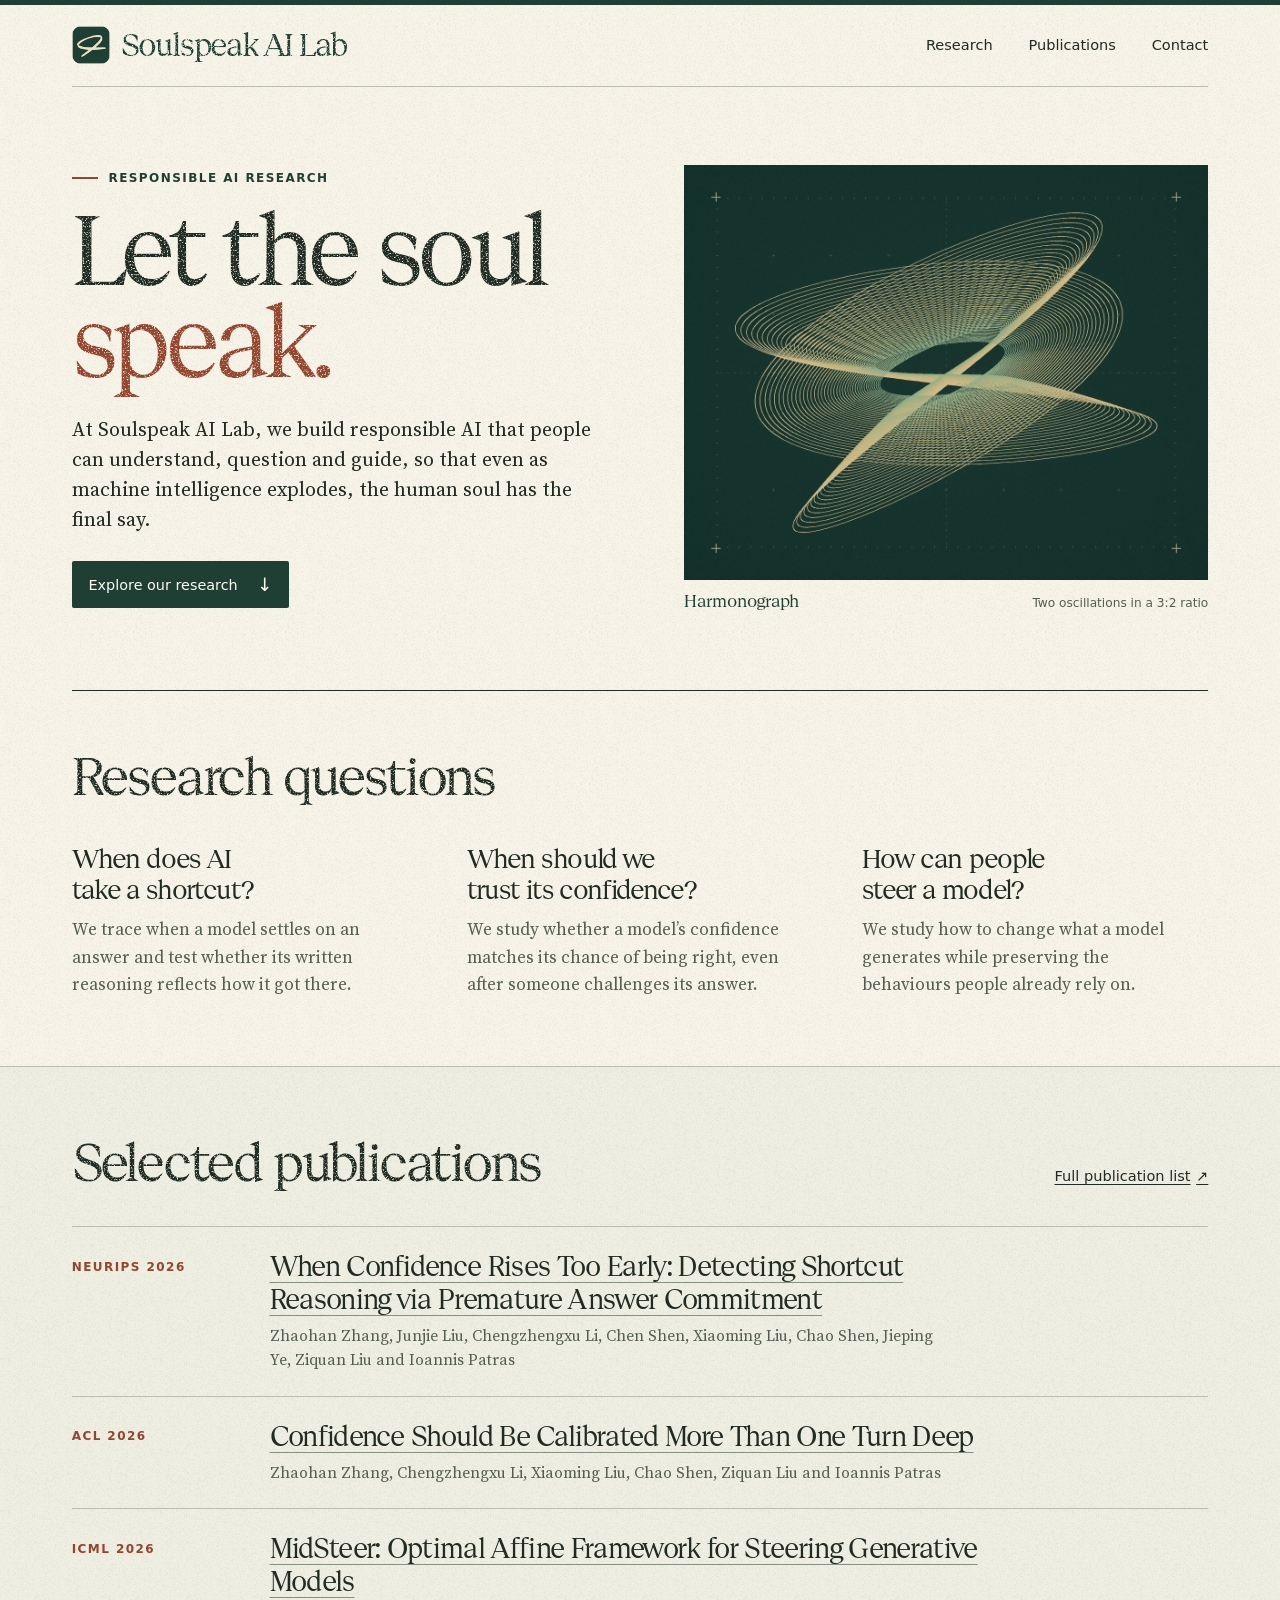
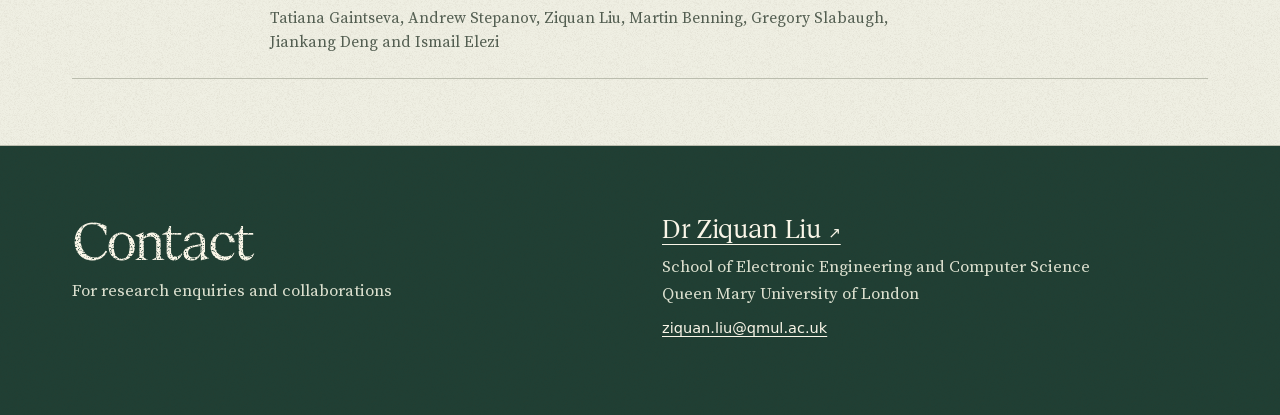
==== index.html @ 7ee03d2e "first submission" ====
<!doctype html>
<html lang="en-GB">
<head>
  <meta charset="utf-8">
  <meta name="viewport" content="width=device-width, initial-scale=1">
  <meta name="theme-color" content="#f7f4e9">
  <meta name="description" content="Soulspeak AI Lab studies how people can understand, question and guide increasingly powerful AI.">
  <title>Soulspeak AI Lab</title>
  <link rel="icon" href="assets/art/soulspeak-mark.png" type="image/png">
  <link rel="preload" href="assets/fonts/GeistSerif-Regular.woff2" as="font" type="font/woff2" crossorigin>
  <link rel="preload" href="assets/fonts/SourceSerif4-Regular.woff2" as="font" type="font/woff2" crossorigin>
  <link rel="stylesheet" href="styles.css">
</head>
<body id="top">
  <a class="skip-link" href="#main">Skip to content</a>
  <!-- A small displacement and a translucent grain give display text the edge of printed ink. -->
  <svg class="filter-definitions" aria-hidden="true" focusable="false" width="0" height="0" xmlns="http://www.w3.org/2000/svg">
    <defs>
      <filter id="ink" x="-4%" y="-7%" width="108%" height="114%" color-interpolation-filters="sRGB">
        <feTurbulence type="fractalNoise" baseFrequency=".62" numOctaves="3" seed="11" result="grain"/>
        <feDisplacementMap in="SourceGraphic" in2="grain" scale="1.05" xChannelSelector="R" yChannelSelector="G" result="edges"/>
        <feColorMatrix in="grain" type="matrix" values="0 0 0 0 0   0 0 0 0 0   0 0 0 0 0   -3.6 0 0 0 2.92" result="density"/>
        <feComposite in="edges" in2="density" operator="in"/>
      </filter>
    </defs>
  </svg>

  <header class="masthead">
    <div class="shell masthead-inner">
      <a class="brand" href="#top" aria-label="Soulspeak AI Lab home">
        <img src="assets/art/soulspeak-mark.png" alt="" width="38" height="38">
        <span class="printed">Soulspeak AI Lab</span>
      </a>
      <nav aria-label="Main navigation">
        <a href="#research">Research</a>
        <a href="#publications">Publications</a>
        <a href="#contact">Contact</a>
      </nav>
    </div>
  </header>

  <main id="main" tabindex="-1">
    <section class="hero shell" aria-labelledby="vision-heading">
      <div class="hero-copy">
        <p class="eyebrow">Responsible AI research</p>
        <h1 class="printed" id="vision-heading">Let the soul <span>speak.</span></h1>
        <p class="vision">At Soulspeak AI Lab, we build responsible AI that people can understand, question and guide, so that even as machine intelligence explodes, the human soul has the final say.</p>
        <a class="primary-link" href="#research">Explore our research <span aria-hidden="true">↓</span></a>
      </div>
      <figure class="plate">
        <img src="assets/art/harmonograph.webp" width="1152" height="912" fetchpriority="high"
             alt="Fine gold and sage curves weave into a single looping trace on a dark green field.">
        <figcaption>
          <span>Harmonograph</span>
          <span>Two oscillations in a 3:2 ratio</span>
        </figcaption>
      </figure>
    </section>

    <section class="research shell" id="research" aria-labelledby="research-heading">
      <h2 class="section-title printed" id="research-heading">Research questions</h2>
      <div class="research-grid">
        <article>
          <h3>When does AI take a shortcut?</h3>
          <p>We trace when a model settles on an answer and test whether its written reasoning reflects how it got there.</p>
        </article>
        <article>
          <h3>When should we trust its confidence?</h3>
          <p>We study whether a model’s confidence matches its chance of being right, even after someone challenges its answer.</p>
        </article>
        <article>
          <h3>How can people steer a model?</h3>
          <p>We study how to change what a model generates while preserving the behaviours people already rely on.</p>
        </article>
      </div>
    </section>

    <section class="publications" id="publications" aria-labelledby="publications-heading">
      <div class="shell">
        <div class="section-heading-row">
          <h2 class="section-title printed" id="publications-heading">Selected publications</h2>
          <a class="text-link" href="https://sites.google.com/view/ziquanliu">Full publication list <span aria-hidden="true">↗</span></a>
        </div>
        <ul class="paper-list">
          <li>
            <p class="venue">NeurIPS 2026</p>
            <div>
              <h3><a href="https://arxiv.org/abs/2609.35074">When Confidence Rises Too Early: Detecting Shortcut Reasoning via Premature Answer Commitment</a></h3>
              <p class="authors">Zhaohan Zhang, Junjie Liu, Chengzhengxu Li, Chen Shen, Xiaoming Liu, Chao Shen, Jieping Ye, Ziquan Liu and Ioannis Patras</p>
            </div>
          </li>
          <li>
            <p class="venue">ACL 2026</p>
            <div>
              <h3><a href="https://aclanthology.org/2026.acl-long.1787/">Confidence Should Be Calibrated More Than One Turn Deep</a></h3>
              <p class="authors">Zhaohan Zhang, Chengzhengxu Li, Xiaoming Liu, Chao Shen, Ziquan Liu and Ioannis Patras</p>
            </div>
          </li>
          <li>
            <p class="venue">ICML 2026</p>
            <div>
              <h3><a href="https://proceedings.mlr.press/v306/gaintseva26a.html">MidSteer: Optimal Affine Framework for Steering Generative Models</a></h3>
              <p class="authors">Tatiana Gaintseva, Andrew Stepanov, Ziquan Liu, Martin Benning, Gregory Slabaugh, Jiankang Deng and Ismail Elezi</p>
            </div>
          </li>
        </ul>
      </div>
    </section>
  </main>

  <footer class="contact" id="contact" aria-labelledby="contact-heading">
    <div class="shell contact-inner">
      <div>
        <h2 class="section-title printed" id="contact-heading">Contact</h2>
        <p>For research enquiries and collaborations</p>
      </div>
      <address>
        <a class="contact-name" href="https://sites.google.com/view/ziquanliu">Dr Ziquan Liu <span aria-hidden="true">↗</span></a>
        <p>School of Electronic Engineering and Computer Science<br>Queen Mary University of London</p>
        <a class="contact-email" href="mailto:ziquan.liu@qmul.ac.uk">ziquan.liu@qmul.ac.uk</a>
      </address>
    </div>
  </footer>
</body>
</html>
---- styles.css ----
@font-face {
  font-family: "Geist Serif";
  src: url("assets/fonts/GeistSerif-Regular.woff2") format("woff2");
  font-style: normal;
  font-weight: 400;
  font-display: swap;
}

@font-face {
  font-family: "Source Serif 4";
  src: url("assets/fonts/SourceSerif4-Regular.woff2") format("woff2");
  font-style: normal;
  font-weight: 400;
  font-display: swap;
}

:root {
  --paper: #f7f4e9;
  --ink: #202b23;
  --forest: #203f34;
  --rust: #93462d;
  --muted: #535e51;
  --rule: #bbbdae;
  --display: "Geist Serif", Georgia, serif;
  --body: "Source Serif 4", Georgia, serif;
  --ui: system-ui, sans-serif;
  --gutter: clamp(1.15rem, 5.6vw, 5rem);
}

* { box-sizing: border-box; }

html { scroll-padding-top: 1.5rem; }

body {
  margin: 0;
  color: var(--ink);
  background: var(--paper) url("assets/art/paper.png") repeat;
  font: 400 1.125rem / 1.58 var(--body);
  -webkit-text-size-adjust: 100%;
}

h1, h2, h3, p, figure, ul { margin: 0; }
h1, h2, h3 { font-family: var(--display); font-weight: 400; }
a { color: inherit; text-underline-offset: .22em; }
img { display: block; max-width: 100%; }
::selection { background: #d6dfad; color: #17261d; }

:focus-visible {
  outline: 3px solid currentColor;
  outline-offset: 5px;
}

.shell {
  width: min(74rem, calc(100% - var(--gutter) - var(--gutter)));
  margin-inline: auto;
}

.filter-definitions { position: absolute; overflow: hidden; pointer-events: none; }
.printed { filter: url("#ink"); }
.skip-link {
  position: absolute;
  left: var(--gutter);
  top: .75rem;
  transform: translateY(-220%);
  z-index: 2;
  padding: .6rem 1rem;
  background: var(--forest);
  color: white;
}
.skip-link:focus { transform: none; }

.masthead { border-top: 5px solid var(--forest); }
.masthead-inner {
  min-height: 5.1rem;
  display: flex;
  align-items: center;
  justify-content: space-between;
  gap: 1rem 2rem;
  border-bottom: 1px solid var(--rule);
}
.brand, .masthead nav, .primary-link, .text-link {
  display: inline-flex;
  align-items: center;
}
.brand {
  gap: .7rem;
  color: var(--forest);
  font: 400 clamp(1.55rem, 2.5vw, 1.95rem) / 1.12 var(--display);
  letter-spacing: -.04em;
  text-decoration: none;
}
.masthead nav { flex-wrap: wrap; column-gap: clamp(1.25rem, 2.8vw, 2.7rem); }
.masthead nav a {
  display: inline-flex;
  align-items: center;
  min-height: 2.75rem;
  font: 500 .91rem / 1.25 var(--ui);
  text-decoration: none;
}
.masthead nav a:hover, .paper-list a:hover { color: var(--rust); text-decoration: underline; }

.hero {
  display: grid;
  grid-template-columns: 1.02fr 1fr;
  align-items: center;
  column-gap: clamp(2.5rem, 6vw, 6.5rem);
  padding-block: clamp(3.25rem, 6.1vw, 5.75rem) clamp(3.5rem, 6vw, 5.7rem);
}
.eyebrow, .venue {
  font: 600 .75rem / 1.4 var(--ui);
  letter-spacing: .12em;
  text-transform: uppercase;
}
.eyebrow {
  display: flex;
  align-items: center;
  gap: .65rem;
  color: var(--forest);
  margin-bottom: 1.15rem;
}
.eyebrow::before { content: ""; width: 1.65rem; height: 2px; background: var(--rust); }
.hero h1 {
  width: fit-content;
  max-width: 100%;
  font-size: clamp(4rem, 7.65vw, 7.35rem);
  line-height: .94;
  letter-spacing: -.055em;
}
.hero h1 span { display: block; color: var(--rust); }
.vision {
  max-width: 35rem;
  margin-top: 1.55rem;
  font-size: clamp(1.23rem, 1.55vw, 1.44rem);
  line-height: 1.52;
}
.primary-link {
  gap: 1.2rem;
  min-height: 2.8rem;
  margin-top: 1.7rem;
  padding: .65rem 1.05rem;
  background: var(--forest);
  color: #fffcf1;
  text-decoration: none;
  border-radius: 2px;
  font: 500 .9rem / 1.4 var(--ui);
}
.primary-link:hover { background: #324f3e; }
.primary-link:focus-visible { outline-color: var(--ink); }
.primary-link span { font-size: 1.15rem; }
.plate img { width: 100%; height: auto; }
.plate figcaption {
  display: flex;
  flex-wrap: wrap;
  align-items: baseline;
  justify-content: space-between;
  gap: .25rem 1rem;
  color: var(--muted);
  margin-top: .65rem;
}
.plate figcaption span:first-child { font: 400 1.08rem / 1.3 var(--display); color: var(--forest); }
.plate figcaption span:last-child { font: 400 .76rem / 1.4 var(--ui); }

.section-title {
  font-size: clamp(2.45rem, 4.1vw, 4rem);
  letter-spacing: -.042em;
  line-height: 1.09;
  width: fit-content;
  max-width: 100%;
}
.research {
  border-top: 1px solid var(--ink);
  padding-block: clamp(2.75rem, 4.5vw, 4.2rem) clamp(3rem, 5.3vw, 5.1rem);
}
.research-grid {
  display: grid;
  grid-template-columns: repeat(3, minmax(0, 1fr));
  gap: clamp(1.5rem, 3.8vw, 3.75rem);
  margin-top: clamp(1.7rem, 3vw, 2.8rem);
}
.research h3 {
  font-size: clamp(1.55rem, 2.05vw, 2.05rem);
  line-height: 1.17;
  letter-spacing: -.025em;
  text-wrap: balance;
}
.research article p {
  margin-top: .7rem;
  max-width: 36ch;
  color: var(--muted);
  font-size: 1.08rem;
}

.publications {
  background: #efefe3 url("assets/art/paper.png") repeat;
  border-block: 1px solid var(--rule);
  padding-block: clamp(3rem, 5.2vw, 5rem);
}
.section-heading-row {
  display: flex;
  align-items: baseline;
  justify-content: space-between;
  flex-wrap: wrap;
  gap: .5rem 2rem;
  margin-bottom: 1.8rem;
}
.text-link, .contact-email { font: 500 .91rem / 1.5 var(--ui); }
.text-link { gap: .35rem; min-height: 2.75rem; }
.text-link:hover { color: var(--rust); }
.paper-list { list-style: none; padding: 0; }
.paper-list li {
  display: grid;
  grid-template-columns: minmax(6.5rem, 16%) 1fr;
  gap: 1rem;
  padding-block: 1.5rem;
  border-top: 1px solid var(--rule);
}
.paper-list li:last-child { border-bottom: 1px solid var(--rule); }
.venue { color: var(--rust); padding-top: .45rem; }
.paper-list h3 {
  max-width: 47ch;
  font-size: clamp(1.45rem, 2.1vw, 2rem);
  line-height: 1.22;
  letter-spacing: -.025em;
}
.paper-list h3 a { text-decoration-thickness: 1px; text-decoration-color: #879181; }
.authors { max-width: 85ch; margin-top: .45rem; font-size: .99rem; line-height: 1.5; color: var(--muted); }

.contact {
  background: var(--forest) url("assets/art/paper.png") repeat;
  color: #faf6e8;
}
.contact-inner {
  display: grid;
  grid-template-columns: 1fr 1fr;
  gap: 1.5rem 2.75rem;
  padding-block: clamp(3rem, 5.25vw, 5rem);
}
.contact-inner p { margin-top: .45rem; font-size: 1.05rem; color: #dce0cf; }
.contact address { font-style: normal; }
.contact-name { font: 400 1.6rem / 1.3 var(--display); text-decoration-thickness: 1px; }
.contact-name span { font: 400 .95rem / 1 var(--ui); }
.contact-email { display: inline-block; padding-block: .6rem; }
.contact a:hover { color: #f1d79d; }

@media (max-width: 47.99rem) {
  .hero { grid-template-columns: 1fr; row-gap: 2.3rem; padding-block: 2.7rem 2.9rem; }
  .hero h1 { font-size: clamp(3.9rem, 12.5vw, 5.9rem); }
  .hero h1 span { display: inline; }
  .vision { margin-top: 1.15rem; }
  .primary-link { margin-top: 1.3rem; }
  .plate { width: min(100%, 36rem); }
  .research-grid { grid-template-columns: 1fr; gap: 1.35rem; }
  .research article { border-top: 1px solid var(--rule); padding-top: 1rem; }
  .research article p { max-width: 60ch; margin-top: .4rem; }
  .contact-inner { grid-template-columns: 1fr; }
}

@media (max-width: 34rem) {
  .masthead-inner { flex-direction: column; align-items: flex-start; gap: .1rem; padding-top: 1rem; padding-bottom: .25rem; }
  .masthead nav { column-gap: 1.7rem; }
  .brand img { width: 32px; height: 32px; }
  .hero h1 { font-size: clamp(3.15rem, 16vw, 4.3rem); }
  .hero h1 span { display: block; }
  .paper-list li { grid-template-columns: 1fr; gap: .45rem; }
  .venue { padding: 0; }
  .section-heading-row { margin-bottom: 1rem; }
}

@media (forced-colors: active) {
  .printed { filter: none; }
  .primary-link { border: 1px solid ButtonText; }
}

@media print {
  body, .publications, .contact { background: white; color: black; }
  .printed { filter: none; }
  .masthead nav, .skip-link, .primary-link { display: none; }
  .shell { width: 100%; }
  .hero, .research, .publications, .contact-inner { padding-block: 1.5rem; }
  .paper-list li, .research article, .plate { break-inside: avoid; }
  .contact-inner p { color: black; }
}
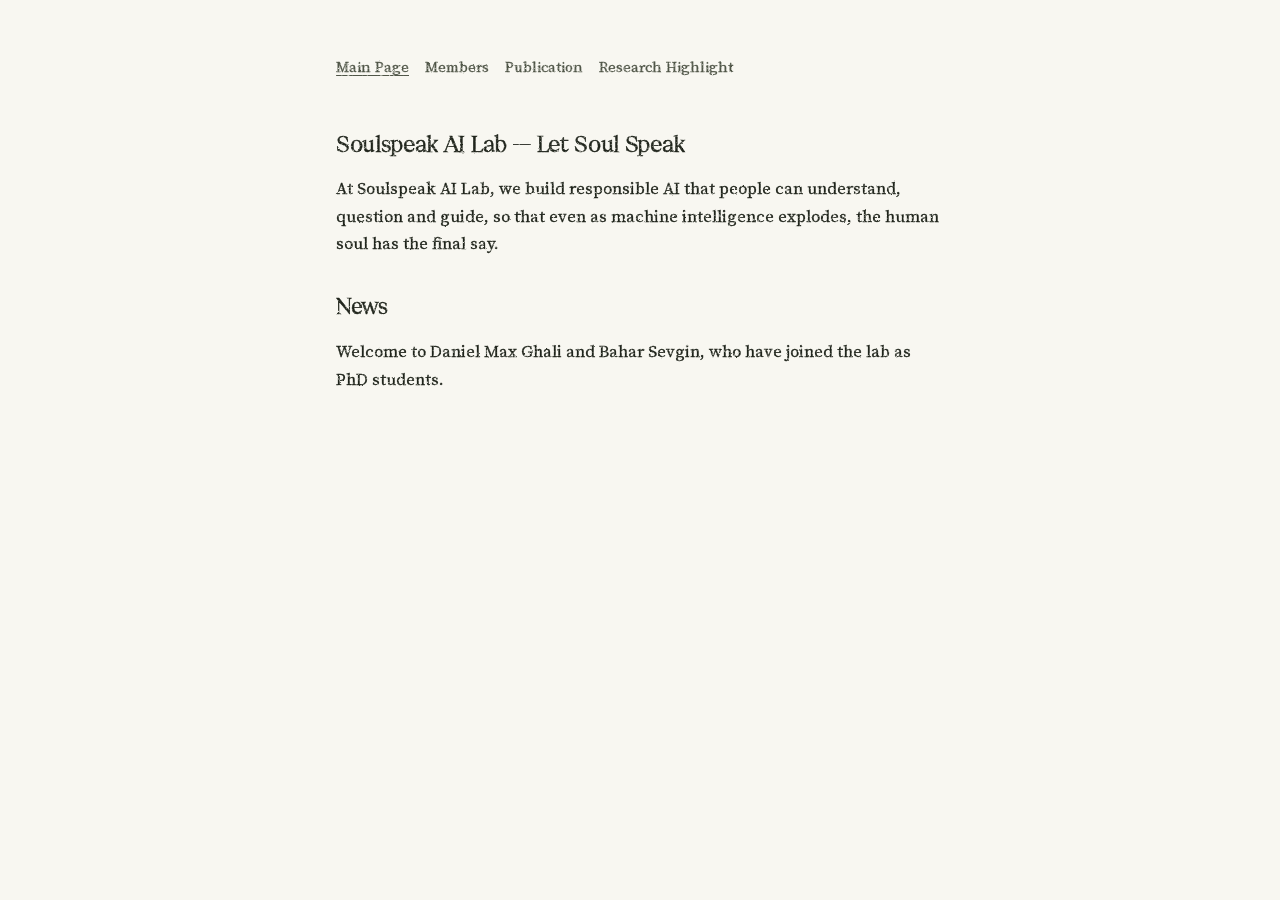
==== commit eba52f24: "second change second change" ====
--- a/index.html
+++ b/index.html
@@ -3,123 +3,42 @@
 <head>
   <meta charset="utf-8">
   <meta name="viewport" content="width=device-width, initial-scale=1">
-  <meta name="theme-color" content="#f7f4e9">
-  <meta name="description" content="Soulspeak AI Lab studies how people can understand, question and guide increasingly powerful AI.">
+  <meta name="theme-color" content="#f8f7f1">
+  <meta name="description" content="The vision of Soulspeak AI Lab.">
   <title>Soulspeak AI Lab</title>
-  <link rel="icon" href="assets/art/soulspeak-mark.png" type="image/png">
   <link rel="preload" href="assets/fonts/GeistSerif-Regular.woff2" as="font" type="font/woff2" crossorigin>
   <link rel="preload" href="assets/fonts/SourceSerif4-Regular.woff2" as="font" type="font/woff2" crossorigin>
   <link rel="stylesheet" href="styles.css">
 </head>
 <body id="top">
-  <a class="skip-link" href="#main">Skip to content</a>
-  <!-- A small displacement and a translucent grain give display text the edge of printed ink. -->
-  <svg class="filter-definitions" aria-hidden="true" focusable="false" width="0" height="0" xmlns="http://www.w3.org/2000/svg">
+  <svg class="print-filters" width="0" height="0" aria-hidden="true" focusable="false" xmlns="http://www.w3.org/2000/svg">
     <defs>
-      <filter id="ink" x="-4%" y="-7%" width="108%" height="114%" color-interpolation-filters="sRGB">
-        <feTurbulence type="fractalNoise" baseFrequency=".62" numOctaves="3" seed="11" result="grain"/>
-        <feDisplacementMap in="SourceGraphic" in2="grain" scale="1.05" xChannelSelector="R" yChannelSelector="G" result="edges"/>
-        <feColorMatrix in="grain" type="matrix" values="0 0 0 0 0   0 0 0 0 0   0 0 0 0 0   -3.6 0 0 0 2.92" result="density"/>
-        <feComposite in="edges" in2="density" operator="in"/>
+      <filter id="ink-impression" x="-3%" y="-8%" width="106%" height="116%" color-interpolation-filters="sRGB">
+        <feTurbulence type="fractalNoise" baseFrequency=".42 .59" numOctaves="2" seed="17" result="fibres"/>
+        <feDisplacementMap in="SourceGraphic" in2="fibres" scale="1.8" xChannelSelector="R" yChannelSelector="G" result="edge"/>
+        <feColorMatrix in="fibres" type="matrix" values="0 0 0 0 0  0 0 0 0 0  0 0 0 0 0  -2.7 0 0 0 2.52" result="coverage"/>
+        <feComposite in="edge" in2="coverage" operator="in"/>
       </filter>
     </defs>
   </svg>
-
+  <a class="skip-link" href="#main">Skip to content</a>
   <header class="masthead">
-    <div class="shell masthead-inner">
-      <a class="brand" href="#top" aria-label="Soulspeak AI Lab home">
-        <img src="assets/art/soulspeak-mark.png" alt="" width="38" height="38">
-        <span class="printed">Soulspeak AI Lab</span>
-      </a>
-      <nav aria-label="Main navigation">
-        <a href="#research">Research</a>
-        <a href="#publications">Publications</a>
-        <a href="#contact">Contact</a>
-      </nav>
-    </div>
+    <nav aria-label="Main navigation">
+      <a href="index.html" aria-current="page">Main Page</a>
+      <a href="members.html">Members</a>
+      <a href="publication.html">Publication</a>
+      <a href="research-highlight.html">Research Highlight</a>
+    </nav>
   </header>
 
-  <main id="main" tabindex="-1">
-    <section class="hero shell" aria-labelledby="vision-heading">
-      <div class="hero-copy">
-        <p class="eyebrow">Responsible AI research</p>
-        <h1 class="printed" id="vision-heading">Let the soul <span>speak.</span></h1>
-        <p class="vision">At Soulspeak AI Lab, we build responsible AI that people can understand, question and guide, so that even as machine intelligence explodes, the human soul has the final say.</p>
-        <a class="primary-link" href="#research">Explore our research <span aria-hidden="true">↓</span></a>
-      </div>
-      <figure class="plate">
-        <img src="assets/art/harmonograph.webp" width="1152" height="912" fetchpriority="high"
-             alt="Fine gold and sage curves weave into a single looping trace on a dark green field.">
-        <figcaption>
-          <span>Harmonograph</span>
-          <span>Two oscillations in a 3:2 ratio</span>
-        </figcaption>
-      </figure>
-    </section>
+  <main class="home-vision" id="main" tabindex="-1">
+    <h1><a href="index.html">Soulspeak AI Lab</a> — Let Soul Speak</h1>
+    <p>At Soulspeak AI Lab, we build responsible AI that people can understand, question and guide, so that even as machine intelligence explodes, the human soul has the final say.</p>
 
-    <section class="research shell" id="research" aria-labelledby="research-heading">
-      <h2 class="section-title printed" id="research-heading">Research questions</h2>
-      <div class="research-grid">
-        <article>
-          <h3>When does AI take a shortcut?</h3>
-          <p>We trace when a model settles on an answer and test whether its written reasoning reflects how it got there.</p>
-        </article>
-        <article>
-          <h3>When should we trust its confidence?</h3>
-          <p>We study whether a model’s confidence matches its chance of being right, even after someone challenges its answer.</p>
-        </article>
-        <article>
-          <h3>How can people steer a model?</h3>
-          <p>We study how to change what a model generates while preserving the behaviours people already rely on.</p>
-        </article>
-      </div>
-    </section>
-
-    <section class="publications" id="publications" aria-labelledby="publications-heading">
-      <div class="shell">
-        <div class="section-heading-row">
-          <h2 class="section-title printed" id="publications-heading">Selected publications</h2>
-          <a class="text-link" href="https://sites.google.com/view/ziquanliu">Full publication list <span aria-hidden="true">↗</span></a>
-        </div>
-        <ul class="paper-list">
-          <li>
-            <p class="venue">NeurIPS 2026</p>
-            <div>
-              <h3><a href="https://arxiv.org/abs/2609.35074">When Confidence Rises Too Early: Detecting Shortcut Reasoning via Premature Answer Commitment</a></h3>
-              <p class="authors">Zhaohan Zhang, Junjie Liu, Chengzhengxu Li, Chen Shen, Xiaoming Liu, Chao Shen, Jieping Ye, Ziquan Liu and Ioannis Patras</p>
-            </div>
-          </li>
-          <li>
-            <p class="venue">ACL 2026</p>
-            <div>
-              <h3><a href="https://aclanthology.org/2026.acl-long.1787/">Confidence Should Be Calibrated More Than One Turn Deep</a></h3>
-              <p class="authors">Zhaohan Zhang, Chengzhengxu Li, Xiaoming Liu, Chao Shen, Ziquan Liu and Ioannis Patras</p>
-            </div>
-          </li>
-          <li>
-            <p class="venue">ICML 2026</p>
-            <div>
-              <h3><a href="https://proceedings.mlr.press/v306/gaintseva26a.html">MidSteer: Optimal Affine Framework for Steering Generative Models</a></h3>
-              <p class="authors">Tatiana Gaintseva, Andrew Stepanov, Ziquan Liu, Martin Benning, Gregory Slabaugh, Jiankang Deng and Ismail Elezi</p>
-            </div>
-          </li>
-        </ul>
-      </div>
+    <section class="news" aria-labelledby="news-heading">
+      <h2 id="news-heading">News</h2>
+      <p>Welcome to Daniel Max Ghali and Bahar Sevgin, who have joined the lab as PhD students.</p>
     </section>
   </main>
-
-  <footer class="contact" id="contact" aria-labelledby="contact-heading">
-    <div class="shell contact-inner">
-      <div>
-        <h2 class="section-title printed" id="contact-heading">Contact</h2>
-        <p>For research enquiries and collaborations</p>
-      </div>
-      <address>
-        <a class="contact-name" href="https://sites.google.com/view/ziquanliu">Dr Ziquan Liu <span aria-hidden="true">↗</span></a>
-        <p>School of Electronic Engineering and Computer Science<br>Queen Mary University of London</p>
-        <a class="contact-email" href="mailto:ziquan.liu@qmul.ac.uk">ziquan.liu@qmul.ac.uk</a>
-      </address>
-    </div>
-  </footer>
 </body>
 </html>
--- a/styles.css
+++ b/styles.css
@@ -15,268 +15,121 @@
 }
 
 :root {
-  --paper: #f7f4e9;
-  --ink: #202b23;
-  --forest: #203f34;
-  --rust: #93462d;
-  --muted: #535e51;
-  --rule: #bbbdae;
-  --display: "Geist Serif", Georgia, serif;
-  --body: "Source Serif 4", Georgia, serif;
-  --ui: system-ui, sans-serif;
-  --gutter: clamp(1.15rem, 5.6vw, 5rem);
+  --paper: #f8f7f1;
+  --ink: #20251c;
+  --muted: #505648;
+  --rule: #c6c8bc;
+  --heading: "Geist Serif", Georgia, serif;
 }
 
 * { box-sizing: border-box; }
 
-html { scroll-padding-top: 1.5rem; }
-
-body {
-  margin: 0;
-  color: var(--ink);
-  background: var(--paper) url("assets/art/paper.png") repeat;
-  font: 400 1.125rem / 1.58 var(--body);
+html {
+  background: var(--paper);
+  scroll-padding-top: 1.5rem;
   -webkit-text-size-adjust: 100%;
 }
 
-h1, h2, h3, p, figure, ul { margin: 0; }
-h1, h2, h3 { font-family: var(--display); font-weight: 400; }
-a { color: inherit; text-underline-offset: .22em; }
-img { display: block; max-width: 100%; }
-::selection { background: #d6dfad; color: #17261d; }
-
-:focus-visible {
-  outline: 3px solid currentColor;
-  outline-offset: 5px;
+body {
+  width: min(38rem, calc(100% - 3rem));
+  margin: 0 auto;
+  color: var(--ink);
+  font: 400 1.0625rem/1.62 "Source Serif 4", Georgia, serif;
+  text-wrap: pretty;
 }
 
-.shell {
-  width: min(74rem, calc(100% - var(--gutter) - var(--gutter)));
-  margin-inline: auto;
+.print-filters { position: absolute; pointer-events: none; }
+
+/* Apply the impression to the ink only. The underlying text and links stay native. */
+:where(h1, h2, h3, p, nav, .full-list) {
+  filter: url("#ink-impression");
+  -webkit-text-stroke: .28px currentColor;
 }
 
-.filter-definitions { position: absolute; overflow: hidden; pointer-events: none; }
-.printed { filter: url("#ink"); }
+h1, h2, h3, p, ul { margin: 0; }
+h1, h2, h3 { font-weight: 400; }
+
+a {
+  color: inherit;
+  text-decoration-thickness: 1px;
+  text-underline-offset: .18em;
+  text-decoration-color: #92988c;
+}
+a:hover { text-decoration-color: currentColor; }
+:focus-visible { outline: 2px solid currentColor; outline-offset: 3px; }
+
 .skip-link {
   position: absolute;
-  left: var(--gutter);
-  top: .75rem;
-  transform: translateY(-220%);
-  z-index: 2;
-  padding: .6rem 1rem;
-  background: var(--forest);
-  color: white;
+  top: 0;
+  transform: translateY(-130%);
+  background: var(--paper);
 }
 .skip-link:focus { transform: none; }
 
-.masthead { border-top: 5px solid var(--forest); }
-.masthead-inner {
-  min-height: 5.1rem;
+.masthead {
   display: flex;
-  align-items: center;
-  justify-content: space-between;
-  gap: 1rem 2rem;
-  border-bottom: 1px solid var(--rule);
+  flex-direction: column;
+  align-items: flex-start;
+  padding-top: clamp(1.5rem, 4vw, 3.25rem);
 }
-.brand, .masthead nav, .primary-link, .text-link {
-  display: inline-flex;
-  align-items: center;
-}
-.brand {
-  gap: .7rem;
-  color: var(--forest);
-  font: 400 clamp(1.55rem, 2.5vw, 1.95rem) / 1.12 var(--display);
-  letter-spacing: -.04em;
-  text-decoration: none;
-}
-.masthead nav { flex-wrap: wrap; column-gap: clamp(1.25rem, 2.8vw, 2.7rem); }
-.masthead nav a {
-  display: inline-flex;
-  align-items: center;
-  min-height: 2.75rem;
-  font: 500 .91rem / 1.25 var(--ui);
-  text-decoration: none;
-}
-.masthead nav a:hover, .paper-list a:hover { color: var(--rust); text-decoration: underline; }
-
-.hero {
-  display: grid;
-  grid-template-columns: 1.02fr 1fr;
-  align-items: center;
-  column-gap: clamp(2.5rem, 6vw, 6.5rem);
-  padding-block: clamp(3.25rem, 6.1vw, 5.75rem) clamp(3.5rem, 6vw, 5.7rem);
-}
-.eyebrow, .venue {
-  font: 600 .75rem / 1.4 var(--ui);
-  letter-spacing: .12em;
-  text-transform: uppercase;
-}
-.eyebrow {
-  display: flex;
-  align-items: center;
-  gap: .65rem;
-  color: var(--forest);
-  margin-bottom: 1.15rem;
-}
-.eyebrow::before { content: ""; width: 1.65rem; height: 2px; background: var(--rust); }
-.hero h1 {
-  width: fit-content;
-  max-width: 100%;
-  font-size: clamp(4rem, 7.65vw, 7.35rem);
-  line-height: .94;
-  letter-spacing: -.055em;
-}
-.hero h1 span { display: block; color: var(--rust); }
-.vision {
-  max-width: 35rem;
-  margin-top: 1.55rem;
-  font-size: clamp(1.23rem, 1.55vw, 1.44rem);
-  line-height: 1.52;
-}
-.primary-link {
-  gap: 1.2rem;
-  min-height: 2.8rem;
-  margin-top: 1.7rem;
-  padding: .65rem 1.05rem;
-  background: var(--forest);
-  color: #fffcf1;
-  text-decoration: none;
-  border-radius: 2px;
-  font: 500 .9rem / 1.4 var(--ui);
-}
-.primary-link:hover { background: #324f3e; }
-.primary-link:focus-visible { outline-color: var(--ink); }
-.primary-link span { font-size: 1.15rem; }
-.plate img { width: 100%; height: auto; }
-.plate figcaption {
+nav {
   display: flex;
   flex-wrap: wrap;
-  align-items: baseline;
-  justify-content: space-between;
   gap: .25rem 1rem;
   color: var(--muted);
-  margin-top: .65rem;
+  font-size: .9375rem;
 }
-.plate figcaption span:first-child { font: 400 1.08rem / 1.3 var(--display); color: var(--forest); }
-.plate figcaption span:last-child { font: 400 .76rem / 1.4 var(--ui); }
+nav a { padding-block: .25rem; text-decoration: none; }
+nav a[aria-current="page"], nav a:hover, nav a:focus-visible { text-decoration: underline; }
 
-.section-title {
-  font-size: clamp(2.45rem, 4.1vw, 4rem);
-  letter-spacing: -.042em;
-  line-height: 1.09;
-  width: fit-content;
-  max-width: 100%;
+main { padding-block: clamp(2.75rem, 7vw, 4.5rem) 4.5rem; }
+.home-vision { padding-top: clamp(1.75rem, 5vw, 3rem); }
+.home-vision h1 { font-size: clamp(1.0625rem, 4.5vw, 1.375rem); }
+.home-vision h1 a { text-decoration: none; }
+.news { margin-top: 2.25rem; }
+section + section { margin-top: clamp(2.5rem, 6vw, 3.75rem); }
+
+h1, h2 {
+  font-family: var(--heading);
+  line-height: 1.25;
+  letter-spacing: -.015em;
 }
-.research {
-  border-top: 1px solid var(--ink);
-  padding-block: clamp(2.75rem, 4.5vw, 4.2rem) clamp(3rem, 5.3vw, 5.1rem);
-}
-.research-grid {
-  display: grid;
-  grid-template-columns: repeat(3, minmax(0, 1fr));
-  gap: clamp(1.5rem, 3.8vw, 3.75rem);
-  margin-top: clamp(1.7rem, 3vw, 2.8rem);
-}
-.research h3 {
-  font-size: clamp(1.55rem, 2.05vw, 2.05rem);
-  line-height: 1.17;
-  letter-spacing: -.025em;
-  text-wrap: balance;
-}
-.research article p {
-  margin-top: .7rem;
-  max-width: 36ch;
-  color: var(--muted);
-  font-size: 1.08rem;
+h1 { font-size: 1.625rem; margin-bottom: 1rem; }
+h2 { font-size: 1.3125rem; margin-bottom: 1.15rem; }
+h3 { font-size: 1.125rem; line-height: 1.4; }
+h1, h2, article h3 { -webkit-text-stroke: .48px currentColor; }
+article + article, .paper-list li + li { margin-top: 1.4rem; }
+article p { margin-top: .3rem; }
+
+.member + .member { margin-top: 2rem; }
+.member h2 { margin-bottom: .45rem; }
+.member-email + h3 { margin-top: 1.4rem; }
+.member-email { margin-top: .25rem; color: var(--muted); font-size: .9375rem; }
+article h2, .paper-title {
+  margin-bottom: .25rem;
+  font: inherit;
+  font-size: 1.125rem;
+  line-height: 1.4;
+  letter-spacing: normal;
 }
 
-.publications {
-  background: #efefe3 url("assets/art/paper.png") repeat;
-  border-block: 1px solid var(--rule);
-  padding-block: clamp(3rem, 5.2vw, 5rem);
-}
-.section-heading-row {
-  display: flex;
-  align-items: baseline;
-  justify-content: space-between;
-  flex-wrap: wrap;
-  gap: .5rem 2rem;
-  margin-bottom: 1.8rem;
-}
-.text-link, .contact-email { font: 500 .91rem / 1.5 var(--ui); }
-.text-link { gap: .35rem; min-height: 2.75rem; }
-.text-link:hover { color: var(--rust); }
 .paper-list { list-style: none; padding: 0; }
-.paper-list li {
-  display: grid;
-  grid-template-columns: minmax(6.5rem, 16%) 1fr;
-  gap: 1rem;
-  padding-block: 1.5rem;
-  border-top: 1px solid var(--rule);
-}
-.paper-list li:last-child { border-bottom: 1px solid var(--rule); }
-.venue { color: var(--rust); padding-top: .45rem; }
-.paper-list h3 {
-  max-width: 47ch;
-  font-size: clamp(1.45rem, 2.1vw, 2rem);
-  line-height: 1.22;
-  letter-spacing: -.025em;
-}
-.paper-list h3 a { text-decoration-thickness: 1px; text-decoration-color: #879181; }
-.authors { max-width: 85ch; margin-top: .45rem; font-size: .99rem; line-height: 1.5; color: var(--muted); }
+.venue, .authors, .full-list { font-size: .9375rem; }
+.venue, .authors { color: var(--muted); }
+.venue { margin-bottom: .1rem; }
+.authors { margin-top: .2rem; }
+.full-list { display: inline-block; margin-top: 1.25rem; }
 
-.contact {
-  background: var(--forest) url("assets/art/paper.png") repeat;
-  color: #faf6e8;
-}
-.contact-inner {
-  display: grid;
-  grid-template-columns: 1fr 1fr;
-  gap: 1.5rem 2.75rem;
-  padding-block: clamp(3rem, 5.25vw, 5rem);
-}
-.contact-inner p { margin-top: .45rem; font-size: 1.05rem; color: #dce0cf; }
-.contact address { font-style: normal; }
-.contact-name { font: 400 1.6rem / 1.3 var(--display); text-decoration-thickness: 1px; }
-.contact-name span { font: 400 .95rem / 1 var(--ui); }
-.contact-email { display: inline-block; padding-block: .6rem; }
-.contact a:hover { color: #f1d79d; }
-
-@media (max-width: 47.99rem) {
-  .hero { grid-template-columns: 1fr; row-gap: 2.3rem; padding-block: 2.7rem 2.9rem; }
-  .hero h1 { font-size: clamp(3.9rem, 12.5vw, 5.9rem); }
-  .hero h1 span { display: inline; }
-  .vision { margin-top: 1.15rem; }
-  .primary-link { margin-top: 1.3rem; }
-  .plate { width: min(100%, 36rem); }
-  .research-grid { grid-template-columns: 1fr; gap: 1.35rem; }
-  .research article { border-top: 1px solid var(--rule); padding-top: 1rem; }
-  .research article p { max-width: 60ch; margin-top: .4rem; }
-  .contact-inner { grid-template-columns: 1fr; }
-}
-
-@media (max-width: 34rem) {
-  .masthead-inner { flex-direction: column; align-items: flex-start; gap: .1rem; padding-top: 1rem; padding-bottom: .25rem; }
-  .masthead nav { column-gap: 1.7rem; }
-  .brand img { width: 32px; height: 32px; }
-  .hero h1 { font-size: clamp(3.15rem, 16vw, 4.3rem); }
-  .hero h1 span { display: block; }
-  .paper-list li { grid-template-columns: 1fr; gap: .45rem; }
-  .venue { padding: 0; }
-  .section-heading-row { margin-bottom: 1rem; }
-}
-
-@media (forced-colors: active) {
-  .printed { filter: none; }
-  .primary-link { border: 1px solid ButtonText; }
+@media print, (forced-colors: active) {
+  :where(h1, h2, h3, p, nav, .full-list) {
+    filter: none;
+    -webkit-text-stroke-width: 0 !important;
+  }
 }
 
 @media print {
-  body, .publications, .contact { background: white; color: black; }
-  .printed { filter: none; }
-  .masthead nav, .skip-link, .primary-link { display: none; }
-  .shell { width: 100%; }
-  .hero, .research, .publications, .contact-inner { padding-block: 1.5rem; }
-  .paper-list li, .research article, .plate { break-inside: avoid; }
-  .contact-inner p { color: black; }
+  html { background: white; }
+  body { width: 100%; color: black; }
+  nav, .skip-link { display: none; }
+  article, .paper-list li { break-inside: avoid; }
 }
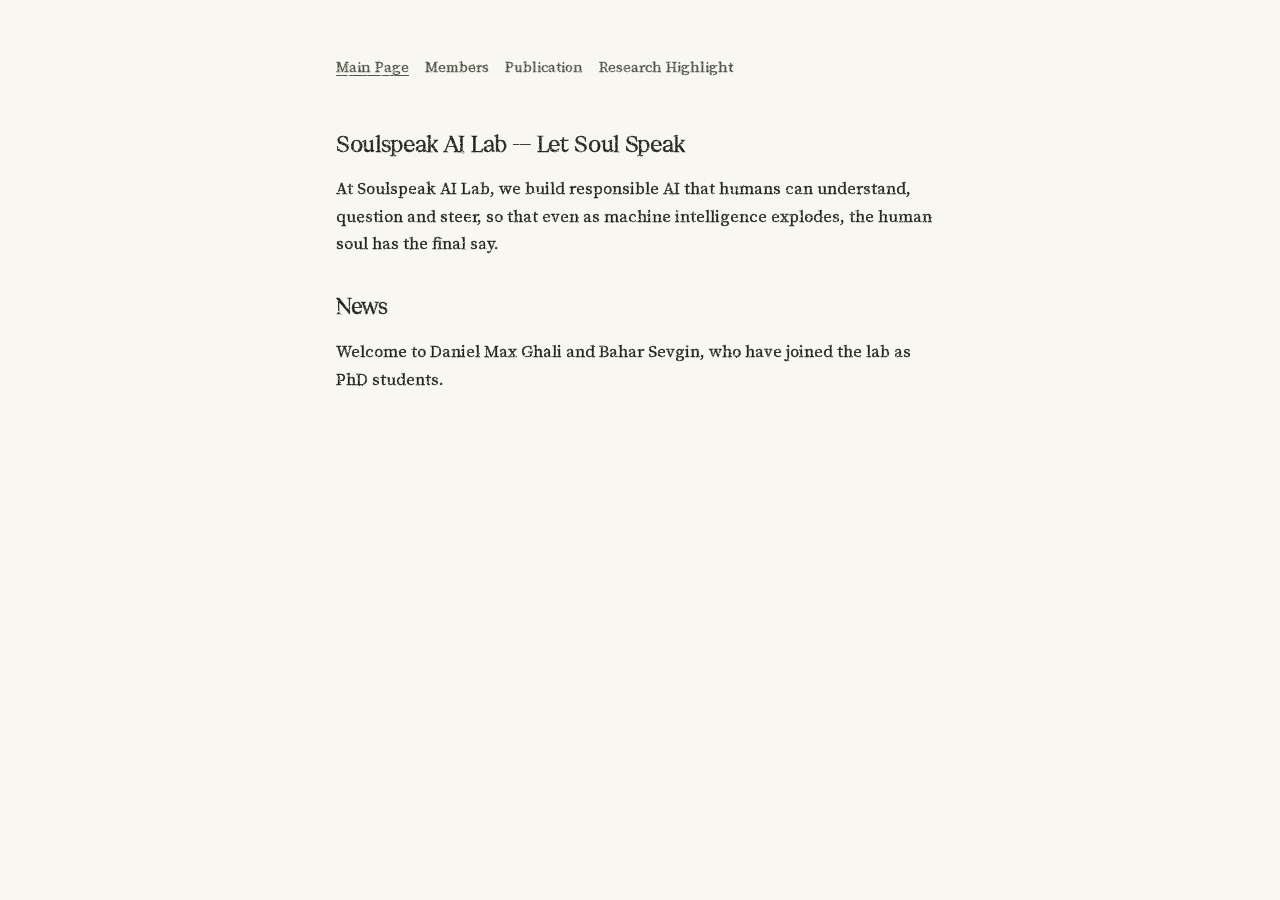
==== commit 50bc664e: "update text" ====
--- a/index.html
+++ b/index.html
@@ -33,7 +33,7 @@
 
   <main class="home-vision" id="main" tabindex="-1">
     <h1><a href="index.html">Soulspeak AI Lab</a> — Let Soul Speak</h1>
-    <p>At Soulspeak AI Lab, we build responsible AI that people can understand, question and guide, so that even as machine intelligence explodes, the human soul has the final say.</p>
+    <p>At Soulspeak AI Lab, we build responsible AI that humans can understand, question and steer, so that even as machine intelligence explodes, the human soul has the final say.</p>
 
     <section class="news" aria-labelledby="news-heading">
       <h2 id="news-heading">News</h2>
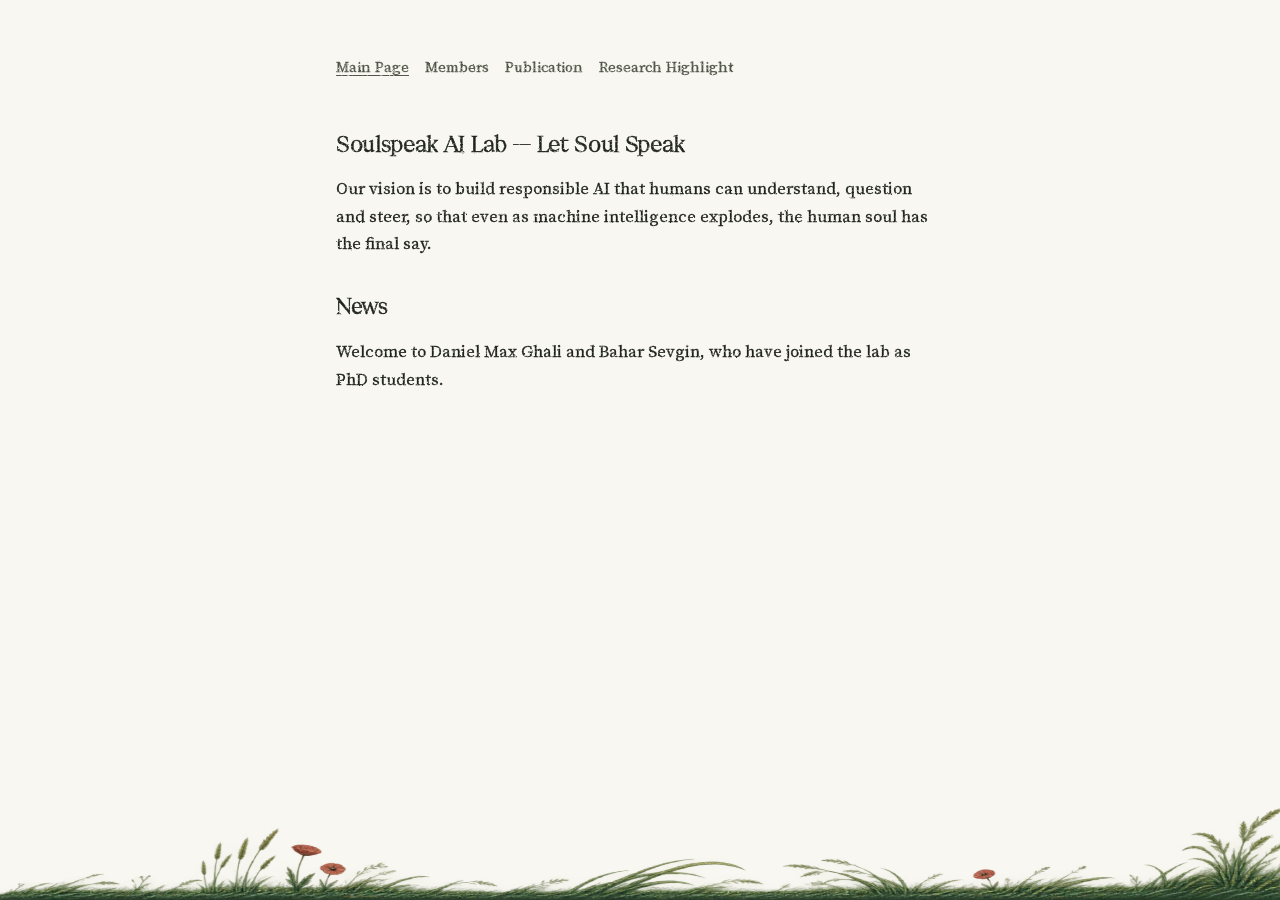
==== commit 979f2d75: "submit a version" ====
--- a/index.html
+++ b/index.html
@@ -33,12 +33,13 @@
 
   <main class="home-vision" id="main" tabindex="-1">
     <h1><a href="index.html">Soulspeak AI Lab</a> — Let Soul Speak</h1>
-    <p>At Soulspeak AI Lab, we build responsible AI that humans can understand, question and steer, so that even as machine intelligence explodes, the human soul has the final say.</p>
+    <p>Our vision is to build responsible AI that humans can understand, question and steer, so that even as machine intelligence explodes, the human soul has the final say.</p>
 
     <section class="news" aria-labelledby="news-heading">
       <h2 id="news-heading">News</h2>
       <p>Welcome to Daniel Max Ghali and Bahar Sevgin, who have joined the lab as PhD students.</p>
     </section>
   </main>
+  <div class="meadow" aria-hidden="true"></div>
 </body>
 </html>
--- a/styles.css
+++ b/styles.css
@@ -31,8 +31,10 @@
 }
 
 body {
-  width: min(38rem, calc(100% - 3rem));
-  margin: 0 auto;
+  display: flex;
+  flex-direction: column;
+  min-height: 100svh;
+  margin: 0;
   color: var(--ink);
   font: 400 1.0625rem/1.62 "Source Serif 4", Georgia, serif;
   text-wrap: pretty;
@@ -82,11 +84,42 @@
 nav a { padding-block: .25rem; text-decoration: none; }
 nav a[aria-current="page"], nav a:hover, nav a:focus-visible { text-decoration: underline; }
 
-main { padding-block: clamp(2.75rem, 7vw, 4.5rem) 4.5rem; }
-.home-vision { padding-top: clamp(1.75rem, 5vw, 3rem); }
+.masthead, main {
+  width: min(38rem, calc(100% - 3rem));
+  margin-inline: auto;
+}
+main {
+  flex: 1;
+  padding-block: clamp(2.75rem, 7vw, 4.5rem) 4.5rem;
+}
+.home-vision {
+  padding-block: clamp(1.75rem, 5vw, 3rem) 1rem;
+}
+.meadow {
+  display: flex;
+  height: clamp(7.5rem, 12vw, 10rem);
+  --meadow-overlap: 1.5rem;
+}
+.meadow::before {
+  content: "";
+  flex: 1;
+  margin-right: calc(-1 * var(--meadow-overlap));
+  background: url("assets/art/grass.webp") right bottom / max(100%, 44rem) 100% no-repeat;
+}
+.meadow::after {
+  content: "";
+  aspect-ratio: 3 / 1;
+  max-width: 100%;
+  background: url("assets/art/cat-in-grass.webp") right bottom / auto 100% no-repeat;
+  mask-image: linear-gradient(to right, transparent, black var(--meadow-overlap));
+}
+@media (max-width: 30rem) {
+  .meadow::before { display: none; }
+  .meadow::after { flex: 1; background-size: cover; mask-image: none; }
+}
 .home-vision h1 { font-size: clamp(1.0625rem, 4.5vw, 1.375rem); }
 .home-vision h1 a { text-decoration: none; }
-.news { margin-top: 2.25rem; }
+.news { margin-block: 2.25rem 2rem; }
 section + section { margin-top: clamp(2.5rem, 6vw, 3.75rem); }
 
 h1, h2 {
@@ -129,7 +162,8 @@
 
 @media print {
   html { background: white; }
-  body { width: 100%; color: black; }
-  nav, .skip-link { display: none; }
+  body { display: block; min-height: 0; color: black; }
+  main { width: 100%; }
+  nav, .skip-link, .meadow { display: none; }
   article, .paper-list li { break-inside: avoid; }
 }
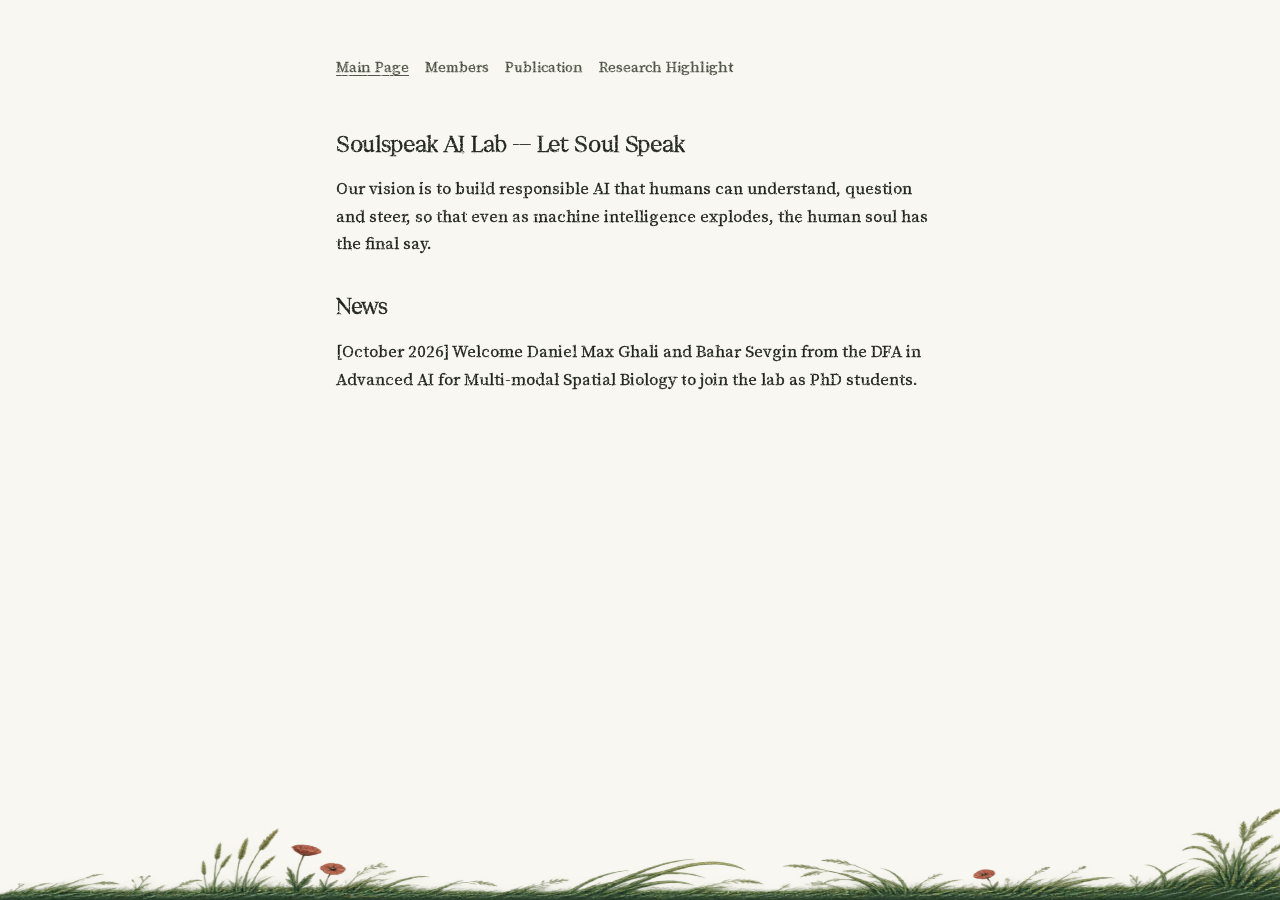
==== commit 8afb6adb: "revise text" ====
--- a/index.html
+++ b/index.html
@@ -37,7 +37,7 @@
 
     <section class="news" aria-labelledby="news-heading">
       <h2 id="news-heading">News</h2>
-      <p>Welcome to Daniel Max Ghali and Bahar Sevgin, who have joined the lab as PhD students.</p>
+      <p>[October 2026] Welcome Daniel Max Ghali and Bahar Sevgin from the DFA in Advanced AI for Multi-modal Spatial Biology to join the lab as PhD students.</p>
     </section>
   </main>
   <div class="meadow" aria-hidden="true"></div>
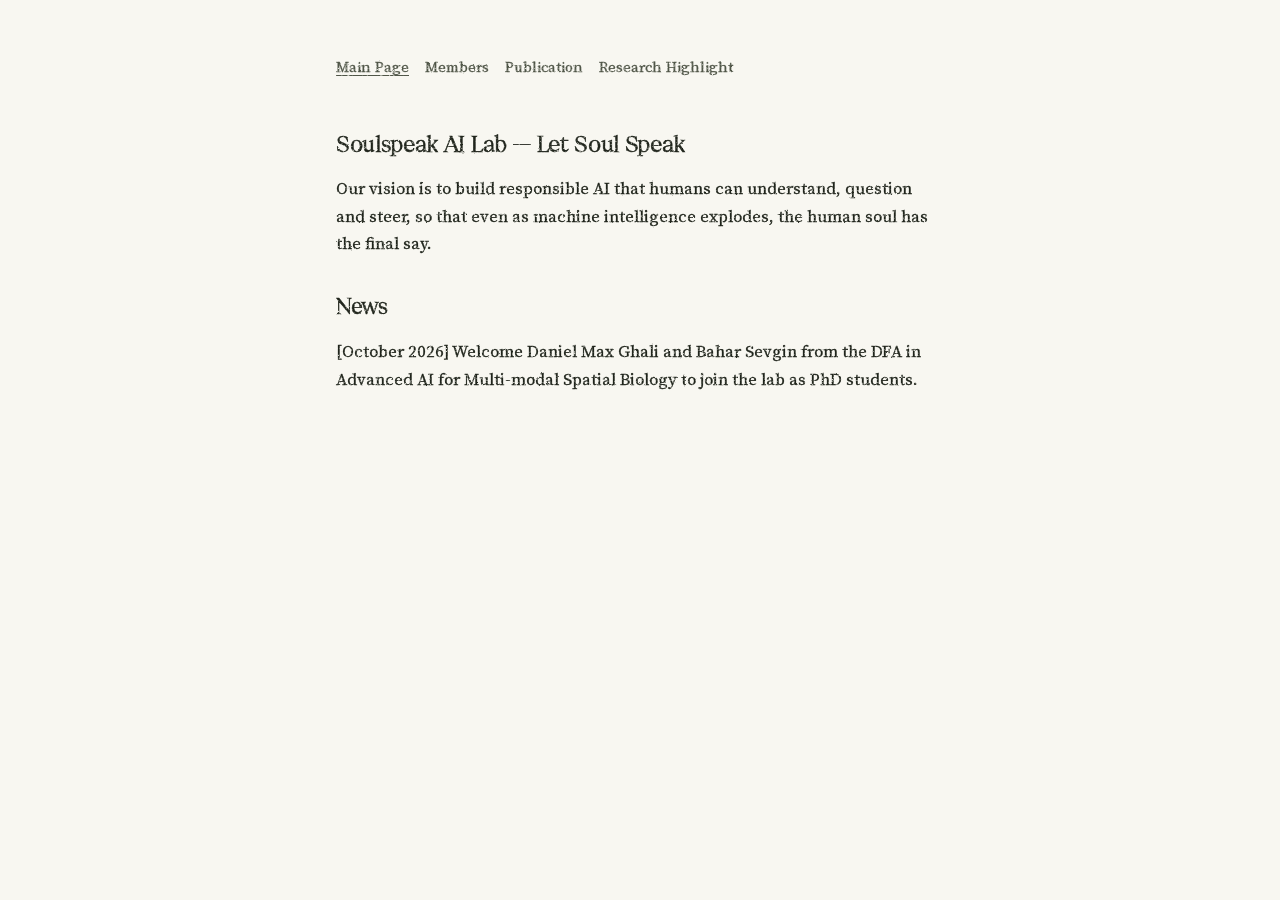
==== commit 94a0f904: "delete" ====
--- a/index.html
+++ b/index.html
@@ -40,6 +40,5 @@
       <p>[October 2026] Welcome Daniel Max Ghali and Bahar Sevgin from the DFA in Advanced AI for Multi-modal Spatial Biology to join the lab as PhD students.</p>
     </section>
   </main>
-  <div class="meadow" aria-hidden="true"></div>
 </body>
 </html>
--- a/styles.css
+++ b/styles.css
@@ -95,28 +95,6 @@
 .home-vision {
   padding-block: clamp(1.75rem, 5vw, 3rem) 1rem;
 }
-.meadow {
-  display: flex;
-  height: clamp(7.5rem, 12vw, 10rem);
-  --meadow-overlap: 1.5rem;
-}
-.meadow::before {
-  content: "";
-  flex: 1;
-  margin-right: calc(-1 * var(--meadow-overlap));
-  background: url("assets/art/grass.webp") right bottom / max(100%, 44rem) 100% no-repeat;
-}
-.meadow::after {
-  content: "";
-  aspect-ratio: 3 / 1;
-  max-width: 100%;
-  background: url("assets/art/cat-in-grass.webp") right bottom / auto 100% no-repeat;
-  mask-image: linear-gradient(to right, transparent, black var(--meadow-overlap));
-}
-@media (max-width: 30rem) {
-  .meadow::before { display: none; }
-  .meadow::after { flex: 1; background-size: cover; mask-image: none; }
-}
 .home-vision h1 { font-size: clamp(1.0625rem, 4.5vw, 1.375rem); }
 .home-vision h1 a { text-decoration: none; }
 .news { margin-block: 2.25rem 2rem; }
@@ -164,6 +142,6 @@
   html { background: white; }
   body { display: block; min-height: 0; color: black; }
   main { width: 100%; }
-  nav, .skip-link, .meadow { display: none; }
+  nav, .skip-link { display: none; }
   article, .paper-list li { break-inside: avoid; }
 }
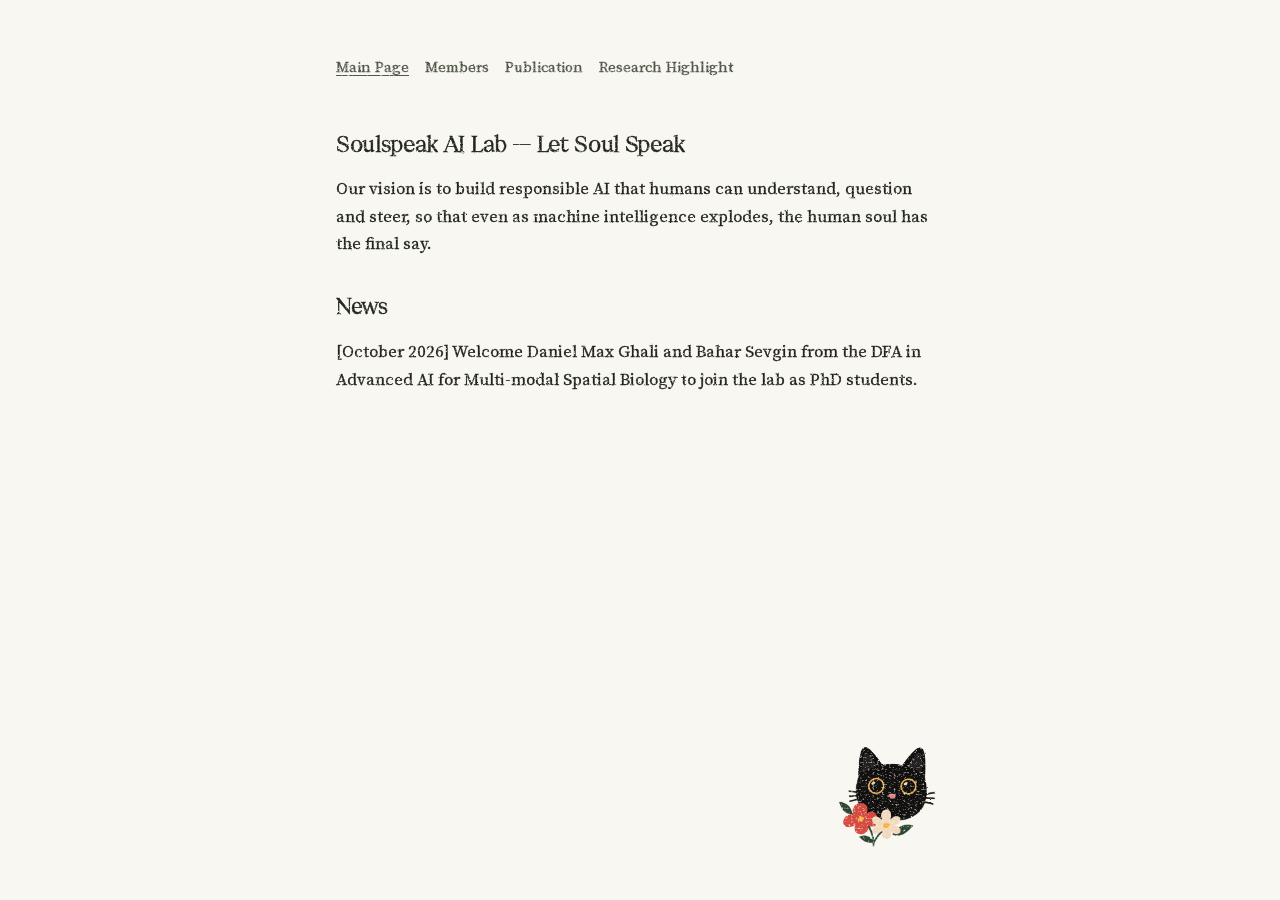
==== commit d9545803: "commit fig" ====
--- a/index.html
+++ b/index.html
@@ -40,5 +40,8 @@
       <p>[October 2026] Welcome Daniel Max Ghali and Bahar Sevgin from the DFA in Advanced AI for Multi-modal Spatial Biology to join the lab as PhD students.</p>
     </section>
   </main>
+  <div class="margin-illustration">
+    <img src="assets/art/kitten-black-ears-ink.svg" width="112" height="112" alt="">
+  </div>
 </body>
 </html>
--- a/styles.css
+++ b/styles.css
@@ -84,7 +84,7 @@
 nav a { padding-block: .25rem; text-decoration: none; }
 nav a[aria-current="page"], nav a:hover, nav a:focus-visible { text-decoration: underline; }
 
-.masthead, main {
+.masthead, main, .margin-illustration {
   width: min(38rem, calc(100% - 3rem));
   margin-inline: auto;
 }
@@ -94,6 +94,15 @@
 }
 .home-vision {
   padding-block: clamp(1.75rem, 5vw, 3rem) 1rem;
+}
+.margin-illustration {
+  margin-bottom: clamp(1.5rem, 6vh, 3rem);
+}
+.margin-illustration img {
+  display: block;
+  width: clamp(5rem, 10vw, 7rem);
+  height: auto;
+  margin-inline-start: auto;
 }
 .home-vision h1 { font-size: clamp(1.0625rem, 4.5vw, 1.375rem); }
 .home-vision h1 a { text-decoration: none; }
@@ -142,6 +151,6 @@
   html { background: white; }
   body { display: block; min-height: 0; color: black; }
   main { width: 100%; }
-  nav, .skip-link { display: none; }
+  nav, .skip-link, .margin-illustration { display: none; }
   article, .paper-list li { break-inside: avoid; }
 }
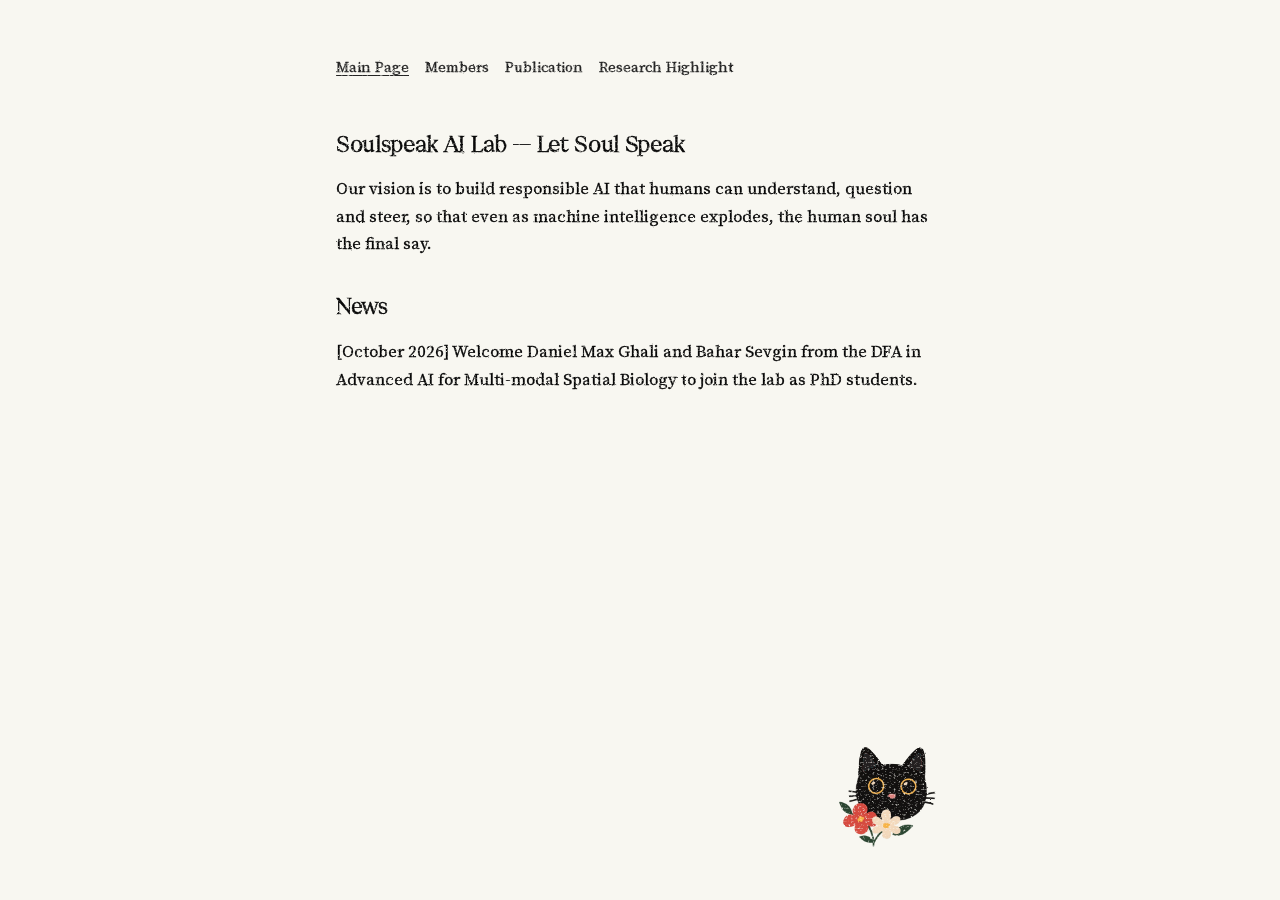
==== commit 72afe24e: "11Nov26" ====
--- a/index.html
+++ b/index.html
@@ -1,6 +1,7 @@
 <!doctype html>
 <html lang="en-GB">
 <head>
+  <link rel="icon" type="image/png" sizes="48x48" href="assets/art/kitten-favicon.png?v=ivory">
   <meta charset="utf-8">
   <meta name="viewport" content="width=device-width, initial-scale=1">
   <meta name="theme-color" content="#f8f7f1">
--- a/styles.css
+++ b/styles.css
@@ -16,8 +16,8 @@
 
 :root {
   --paper: #f8f7f1;
-  --ink: #20251c;
-  --muted: #505648;
+  --ink: #080808;
+  --muted: #242424;
   --rule: #c6c8bc;
   --heading: "Geist Serif", Georgia, serif;
 }
@@ -104,6 +104,18 @@
   height: auto;
   margin-inline-start: auto;
 }
+@media screen and (max-width: 48rem), screen and (hover: none) and (pointer: coarse) {
+  html { scroll-padding-top: 6rem; }
+  .masthead {
+    position: sticky;
+    top: 0;
+    z-index: 1;
+    width: 100%;
+    padding: .5rem max(1.5rem, calc((100% - 38rem) / 2));
+    background: var(--paper);
+  }
+  .skip-link:focus { z-index: 2; }
+}
 .home-vision h1 { font-size: clamp(1.0625rem, 4.5vw, 1.375rem); }
 .home-vision h1 a { text-decoration: none; }
 .news { margin-block: 2.25rem 2rem; }
